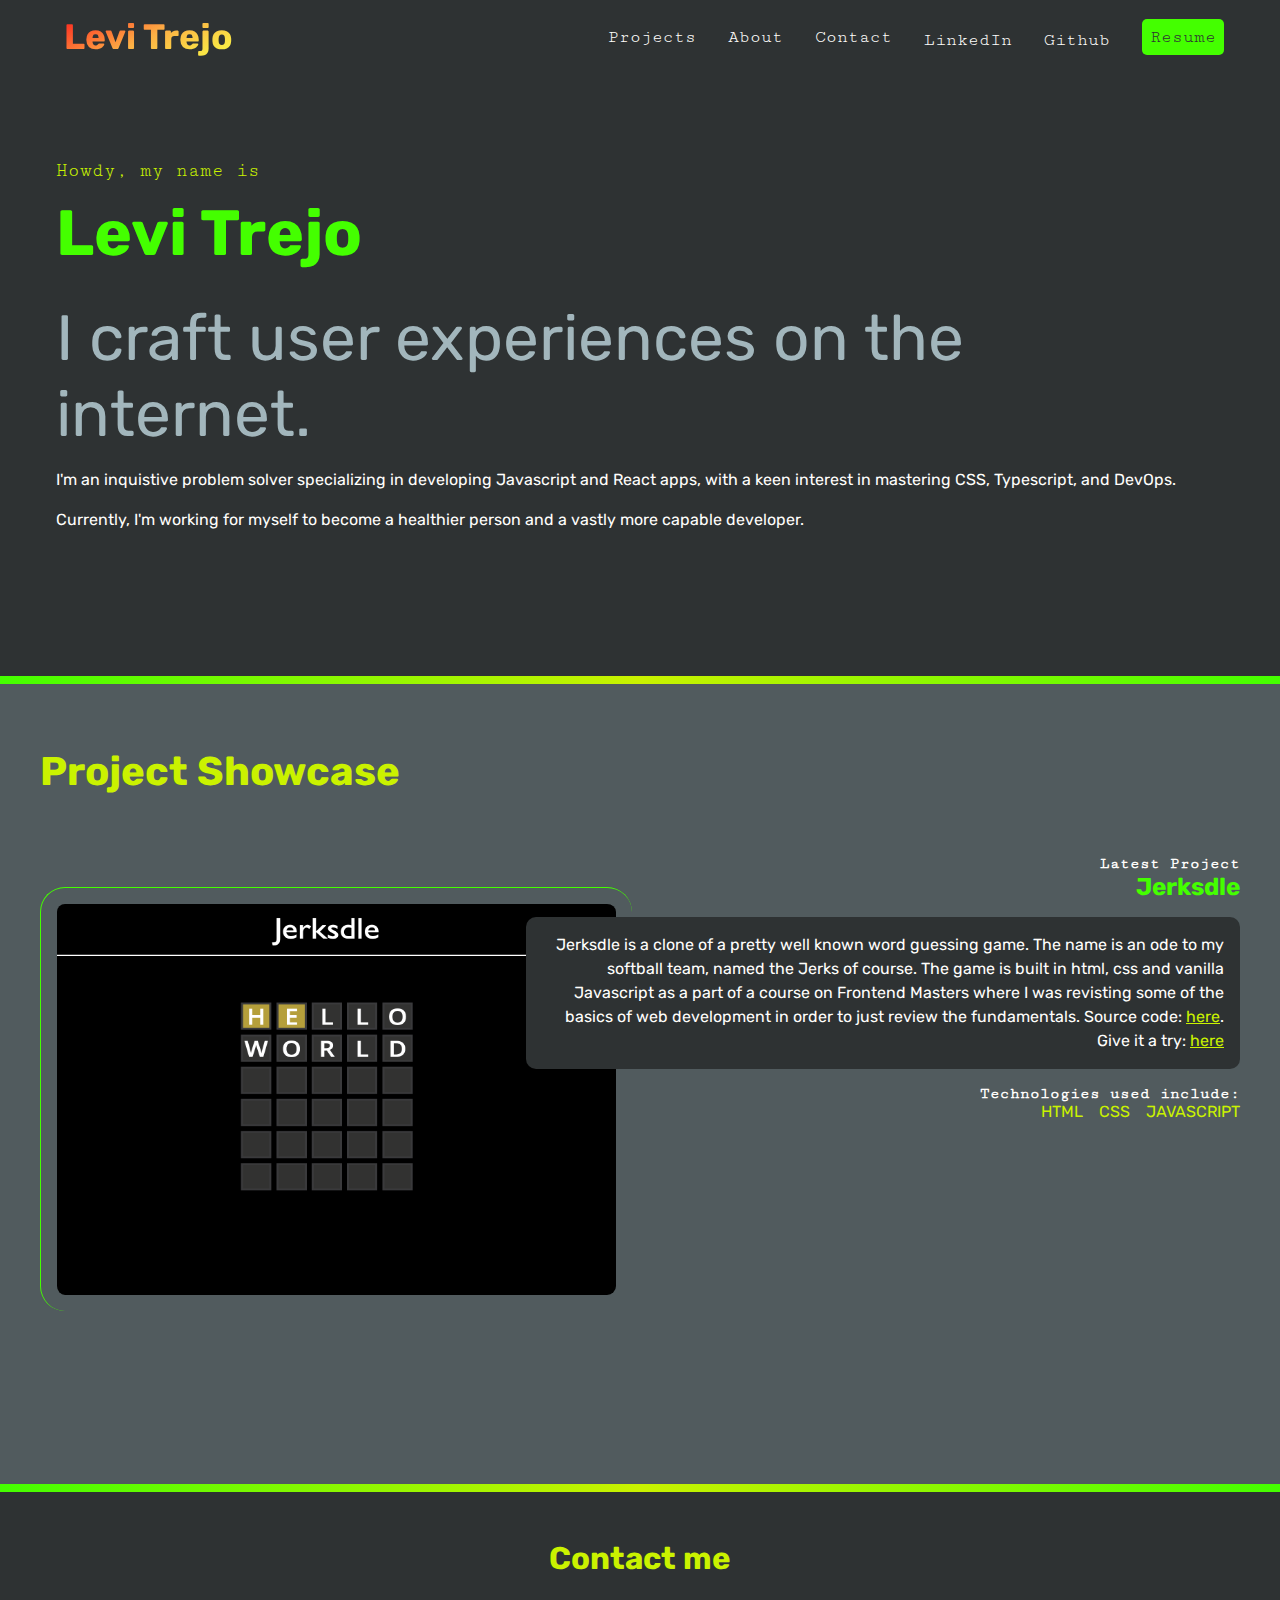
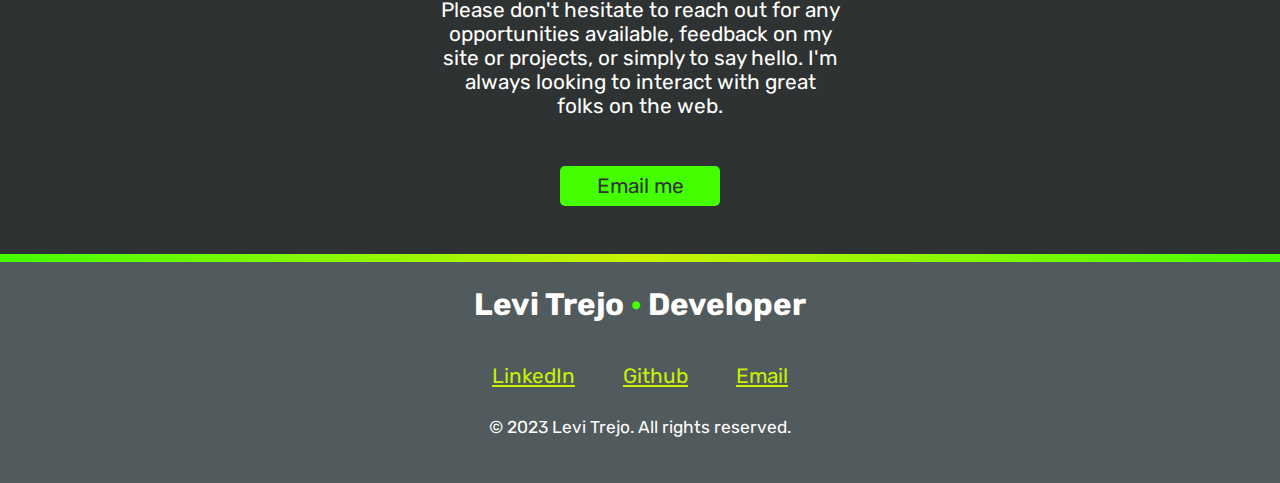
==== docs/index.html @ 45e001c8 "chore(Docs): rename src to docs" ====
<!DOCTYPE html>
<html lang="en">
    <head>
        <meta charset="UTF-8">
        <meta http-equiv="X-UA-Compatible" content="IE=edge">
        <meta name="viewport" content="width=device-width, initial-scale=1.0">
        <link rel="stylesheet" href="https://fonts.googleapis.com/css2?family=Rubik&family=Cutive+Mono">
        <link rel="stylesheet" href="https://cdnjs.cloudflare.com/ajax/libs/font-awesome/6.2.1/css/all.min.css" integrity="sha512-MV7K8+y+gLIBoVD59lQIYicR65iaqukzvf/nwasF0nqhPay5w/9lJmVM2hMDcnK1OnMGCdVK+iQrJ7lzPJQd1w==" crossorigin="anonymous" referrerpolicy="no-referrer" />
        <link rel="stylesheet" href="./css/style.css">
        <title>Trejdon Dev</title>
    </head>
    <body>
        <header>
            <nav>
                <ul>
                    <li><h1><a id="logo" href="index.html"><span id="logo-dragon" class="fa-solid fa-dragon" aria-hidden="true"></span><span id="logo-name">Levi Trejo</span></a></h1></li>
                    <li><a href="#projects">Projects</a></li>
                    <li><a href="./about.html">About</a></li>
                    <li><a href="#contact">Contact</a></li>
                    <li><a href="https://www.linkedin.com/in/levi-trejo-858a5a28/"><span class="fa-brands fa-linkedin" aria-hidden="true"></span><span class="sr-only">LinkedIn</span></a></li>
                    <li><a href="https://github.com/Trejdon/" target="_blank"><span class="fa-brands fa-github" aria-hidden="true"></span><span class="sr-only">Github</span></a></li>
                    <li><a class="button" href="#">Resume</a></li>
                </ul>
            </nav>
        </header>
        <section id="intro">
            <p class="name">Howdy, my name is  <span>Levi Trejo</span></p>
            <h2>I craft user experiences on the internet.</h2>
            <p>I'm an inquistive problem solver specializing in developing Javascript and React apps, with a keen interest in mastering CSS, Typescript, and DevOps.</p>
            <p>Currently, I'm working for myself to become a healthier person and a vastly more capable developer.</p>
        </section>
        <div class="gradient"></div>
        <section id="projects">
            <div>
                <h2>Project Showcase</h2>
                <article>
                    <div class="text-container">
                        <h4>Latest Project</h4>
                        <h3>Jerksdle</h3>
                        <p class="blackbox">Jerksdle is a clone of a pretty well known word guessing game.  The name is an ode to my softball team, named the Jerks of course.  The game is built in html, css and vanilla Javascript as a part of a course on Frontend Masters where I was revisting some of the basics of web development in order to just review the fundamentals.  Source code: <a href="https://github.com/Trejdon/Jerksdle" target="_blank">here</a>.  Give it a try: <a href="https://keen-heliotrope-4fe1a8.netlify.app/" target="_blank">here</a></p>
                        <h4>Technologies used include:</h4>
                        <ul>
                            <li>HTML</li>
                            <li>CSS</li>
                            <li>JAVASCRIPT</li>
                        </ul>
                    </div>
                    <img src="img/jerksdle.png" alt="image of Jerkdle app">
                </article>
                <!-- <article>
                    <h3>Bones Clone</h3>
                    <p>Bones Clone is my attempt to make my own version of Knucklebones, a game I first encountered playing Cult of the Lamb.  TODO: MORE DESCRIPTION HERE ONCE I HAVE ACTUALLY BUILT THIS.  Source code: <a href="https://github.com/Trejdon/Jerksdle" target="_blank">here</a>.  Give it a try: <a href="https://keen-heliotrope-4fe1a8.netlify.app/" target="_blank">here</a></p>
                    <ul>Technologies used include:
                        <li>HTML</li>
                        <li>CSS</li>
                        <li>JAVASCRIPT</li>
                    </ul>
                    <img >
                </article> -->
            </div>

        </section>
        <div class="gradient"></div>
        <section id="contact">
            <div>
                <h2>Contact me</h2>
                <p>Please don't hesitate to reach out for any opportunities available, feedback on my site or projects, or simply to say hello.  I'm always looking to interact with great folks on the web.</p>
                <a class="button" href="mailto:ltrejo32+portfolio@gmail.com">Email me</a>
            </div>
        </section>
        <div class="gradient"></div>
        <footer>
            <div>
                <h2>Levi Trejo <span>&middot;</span> Developer</h2>
                <ul>
                    <li><a href="https://www.linkedin.com/in/levi-trejo-858a5a28/"><span class="fa-brands fa-linkedin" aria-hidden="true"></span><span class="sr-only">LinkedIn</span></a></li>
                    <li><a href="https://github.com/Trejdon/" target="_blank"><span class="fa-brands fa-github" aria-hidden="true"></span><span class="sr-only">Github</span></a></li>
                    <li><a href="mailto:ltrejo32+portfolio@gmail.com" target="_blank"><span class="fa-solid fa-at" aria-hidden="true"></span><span class="sr-only">Email</span></a></li>
                </ul>
                <p><small>&copy; 2023 Levi Trejo.  All rights reserved.</small></p>
            </div>
        </footer>
    </body>
</html>
---- docs/css/style.css ----
/* variables declared here - these are the colors for our pages, as well as the font stacks and sizes. */
:root {
    --blackish: #2E3233;
    --light-grey: #E2E3DF;
    --charcoal: #515B5E;
    --bright-green: #44ff00;
    --lime: #CAF200;
    --white: #FFFEFC;
    --font-size: 1.3rem;
    --font-size-large: 4rem;
    --mono: "Cutive Mono", monospace;
    --sans: "Rubik", sans-serif;
}

/* Full page styles, apply defaults to everything first */
/* border box model: https://css-tricks.com/box-sizing/ */
html {
    box-sizing: border-box;
}
*,
*::before,
*::after {
    box-sizing: inherit;
}

body {
    padding: 0;
    margin: 0;
    font-family: var(--sans);
    background-color: var(--blackish);
    color: var(--white);
    font-size: var(--font-size);
}

h1, h2, h3 {
    margin: 0;
}

a {
    color: var(--lime);
}

a:hover {
    color: var(--bright-green);
    text-decoration: none;
}


/* Neat trick to ensure the image always takes up full container space */
img {
    width: 100%;
    max-height: 75%;
}
/* End full page styles */

/* Intro styles */
#intro {
    padding: 4rem 1rem 8rem 1rem;
    max-width: 1200px;
    margin: 0 auto;
}

#intro p {
    font-size: 1rem;
    /* Using a unit with line-height is a common mistake, no unit is proportional to the font-size */
    line-height: 1.5;
}

#intro h2 {
    font-size: var(--font-size-large);
    font-weight: normal;
    color: var(--charcoal);
    filter: brightness(200%);
}

#intro .name {
    font-family: var(--mono);
    font-size: 90%;
    color: var(--lime)
}

.name span {
    font-family: var(--sans);
    font-size: var(--font-size-large);
    font-weight: bold;
    color: var(--bright-green);
    display: block;
}

/* Contact styles */
#contact {
    padding: 3rem 0;
    background-color: var(--blackish);
    color: var(--white);
}

#contact div {
    width: 400px;
    text-align: center;
    margin: 0 auto;
}

#contact h2 {
    color: var(--lime)
}

#contact p {
    margin-bottom: 3rem;
}

#contact a {
    display: block;
    padding-top: 2rem;
}

#contact .button {
    margin: 0 auto;
    width: 40%;
    padding: .5rem;
    border-radius: 5px;
    text-decoration: none;
}

nav {
    font-family: var(--mono);
    /* Nice trick to proportionally shrink the entire set of sizes */
    font-size: 85%;
    padding: 1rem;
}

nav h1 a {
    font-family: var(--sans);
}

nav ul {
    list-style-type: none;
    padding: 0;
    margin: 0;
    display: flex;
        /* The three most important flex properties */
    flex-flow: row wrap;
    justify-content: center;
    align-items: center;
    /* Assigns a nice space in all elements */
    gap: 2rem;
}

nav li:first-child {
    /* Flex basis makes this take 100% of the width of the container */
    flex-basis: 100%;
    text-align: center;
    /* Debugging trick, throw a border on it! */
    /* border: 1px solid red; */
}

nav a {
    color: var(--white);
    text-decoration: none;
    /* Normally a elements are spans, but for a nav
        making them blocks work for a better UX
    */
    display: block;
}

nav a:hover,
nav [class*="fa-"]:hover {
    color: var(--lime)
}

#logo #logo-name {
    color: transparent;
    background: linear-gradient(155deg, rgba(253,29,29,1) 0%, rgba(252,176,69,1) 50%, rgba(248,252,69,1) 100%);
    -webkit-text-fill-color: transparent;
    -webkit-background-clip: text;
}

nav #logo #logo-dragon {
    color: var(--bright-green)
}

nav #logo-name:hover {
    background: linear-gradient(155deg, rgba(253,29,29,1) 0%, rgba(252,176,69,1) 50%, rgba(248,252,69,1) 100%);
    -webkit-text-fill-color: transparent;
    -webkit-background-clip: text;
}

nav [class*="fa-"] {
    font-size: 150%;
    color: var(--bright-green)
}

nav h1 [class*="fa-"] {
    font-size: 100%;
    padding-right: .5rem;
    color: var(--bright-green)
}

.button {
    background-color: var(--bright-green);
    color: var(--blackish);
    padding: .5rem;
    border-radius: 5px;
}

.button:hover {
    background-color: var(--lime);
    color: var(--blackish);
}

footer {
    background-color: var(--charcoal);
    padding: 1.5rem;
    text-align: center;
}

.dark {
    background-color: var(--blackish);
}

footer div {
    max-width: 400px;
    margin: 0 auto;
    text-align: center;
}

footer ul {
    padding: 0;
    list-style: none;
    display: flex;
    flex-flow: row wrap;
    justify-content: center;
    align-items: center;
    gap: 3rem;
}

footer [class*="fa-"] {
    font-size: 200%;
    color: var(--bright-green)
}

footer [class*="fa-"]:hover {
    color: var(--lime);
}

footer h2 span {
    color: var(--bright-green);
}

.gradient {
    height: .5rem;
    background: linear-gradient(90deg, rgba(68,255,0,1) 0%, rgba(202,242,0,1) 50%, rgba(68,255,0,1) 100%);
}

#projects {
    background-color: var(--charcoal);
    padding: 4rem 1rem;
}

#projects h2 {
    font-size: 2.5rem;
    margin-bottom: calc(2.5rem * 1.5);
    color: var(--lime);
}

#projects h3 {
    color: var(--bright-green)
}

#projects h4 {
    color: var(--white);
    font-size: 1rem;
    font-family: var(--mono);
    margin: 0;
}

#projects ul {
    color: var(--lime);
}


#projects div {
    max-width: 1200px;
    margin: 0 auto;
}

.blackbox {
    background-color: var(--blackish);
    padding: 1rem;
    border-radius: 10px;
    font-size: 1rem;
    line-height: 1.5;
}

#projects ul {
    list-style-type: none;
    padding: 0;
    margin: 0;
    display: flex;
    flex-flow: row wrap;
    justify-content: flex-start;
    gap: 1rem;
    font-size: 1rem;

}

#projects img {
    margin: 2rem 0 4rem 0;
    border-left: 1px solid var(--bright-green);
    border-top: 1px solid var(--bright-green);
    border-radius: 25px;
    padding: 1rem;
}

@media (min-width: 550px) {
    article {
        display: grid;
        grid-template-columns: repeat(10, 1fr);
        gap: 1rem;
    }

    #projects img {
        grid-column: 1/6;
        grid-row: 1/2;
    }

    .text-container {
        grid-column: 5/11;
        grid-row: 1/2;
        order: 2;
        text-align: right;
    }

    #projects ul {
        justify-content: flex-end;
    }
}

@media (min-width: 810px) {
    nav {
        max-width: 1200px;
        margin: 0 auto;
    }
    nav li:first-child {
        flex-basis: auto;
        text-align: left;
        margin-right: auto;
    }
}
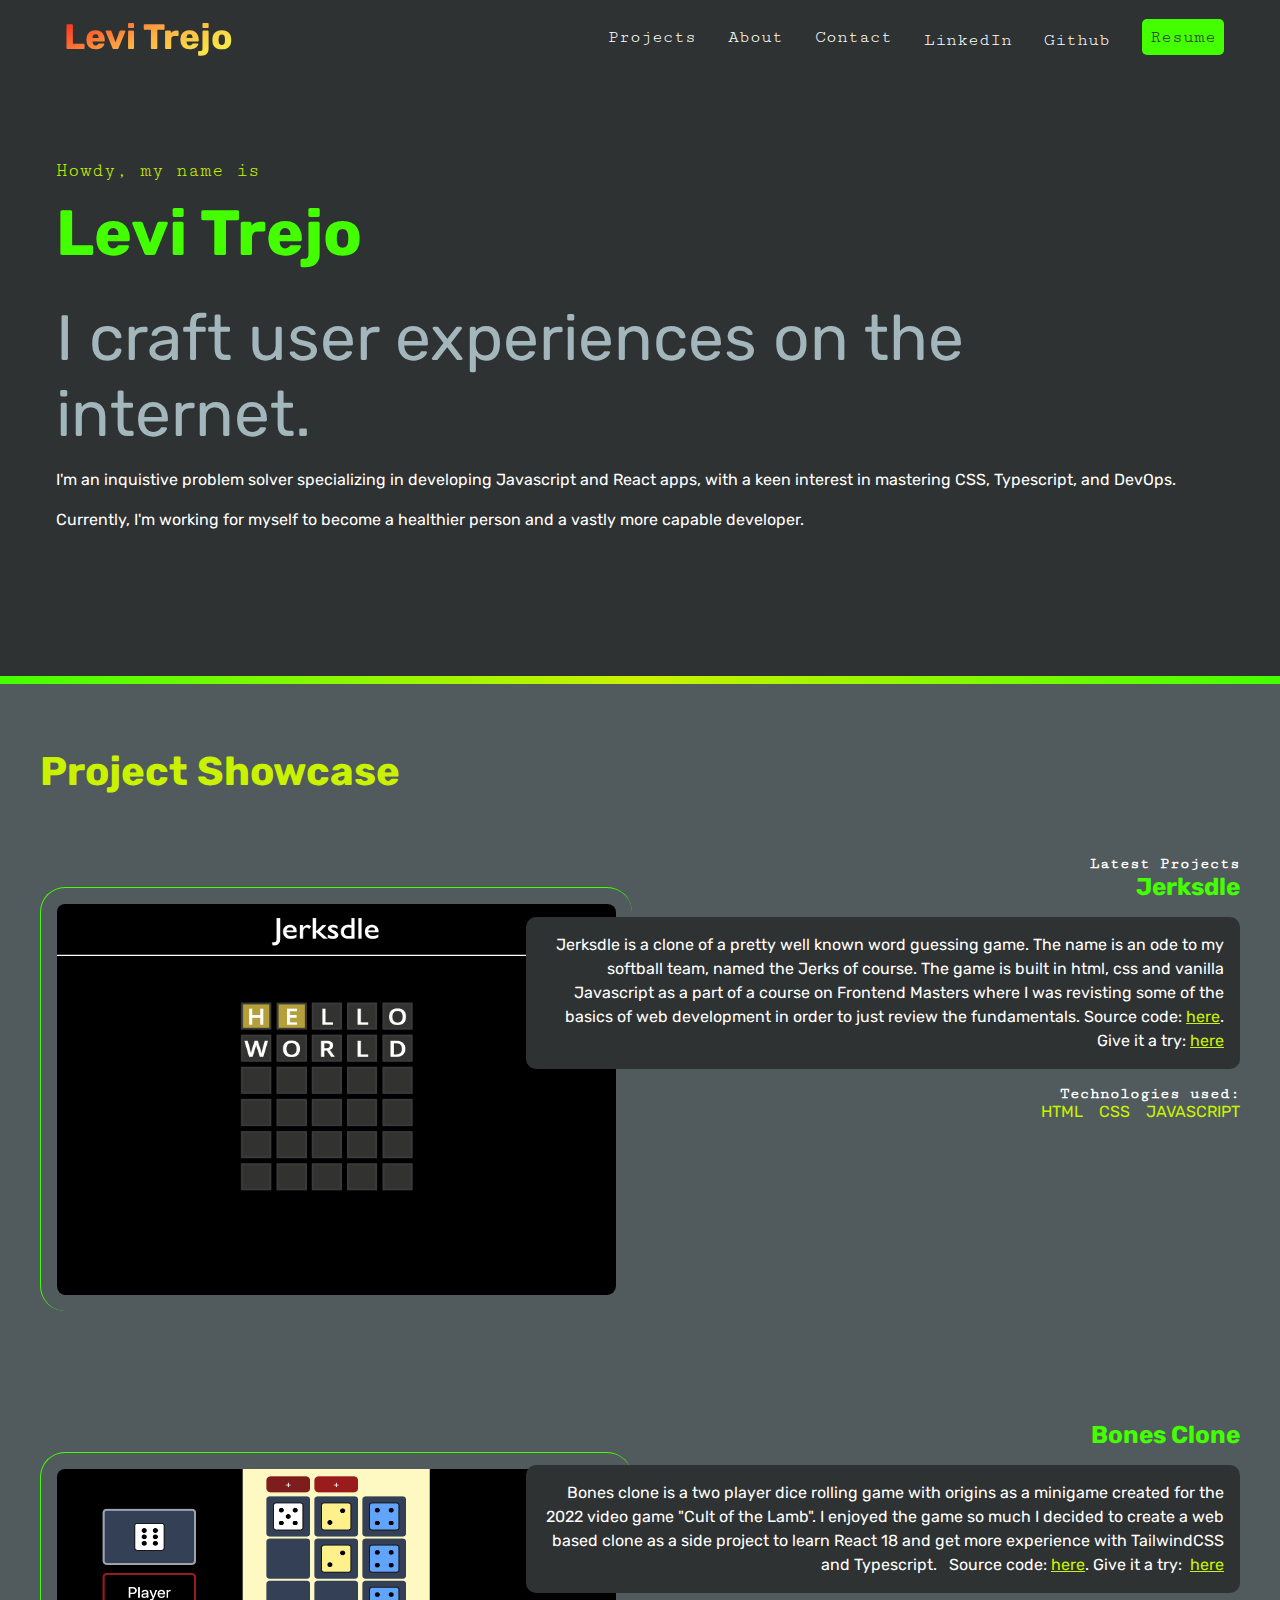
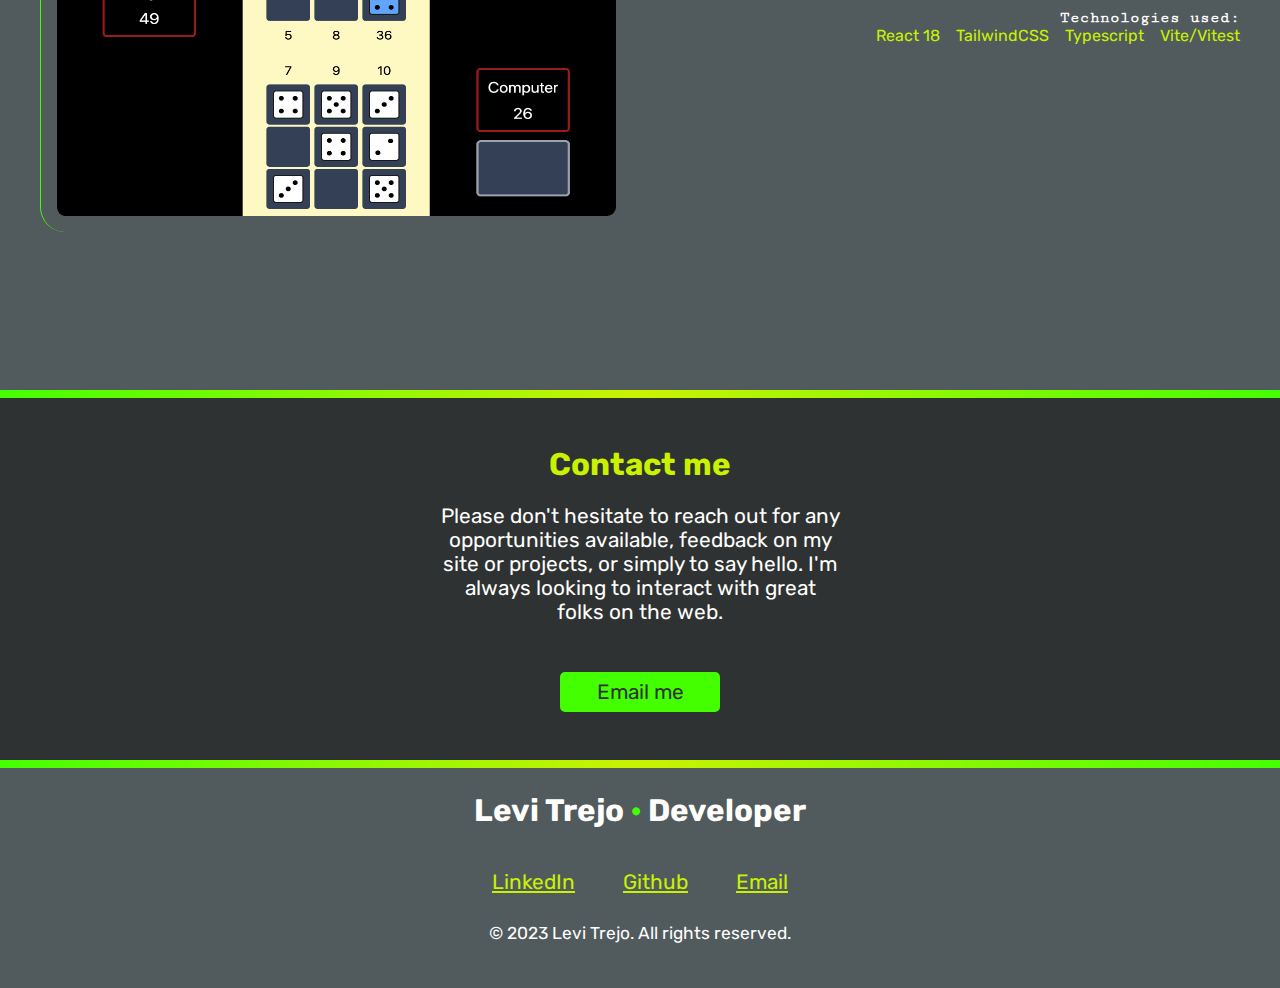
==== commit 6e11afbc: "feat(Bones): add bones clone project, prettierrc" ====
--- a/docs/index.html
+++ b/docs/index.html
@@ -1,84 +1,174 @@
 <!DOCTYPE html>
 <html lang="en">
-    <head>
-        <meta charset="UTF-8">
-        <meta http-equiv="X-UA-Compatible" content="IE=edge">
-        <meta name="viewport" content="width=device-width, initial-scale=1.0">
-        <link rel="stylesheet" href="https://fonts.googleapis.com/css2?family=Rubik&family=Cutive+Mono">
-        <link rel="stylesheet" href="https://cdnjs.cloudflare.com/ajax/libs/font-awesome/6.2.1/css/all.min.css" integrity="sha512-MV7K8+y+gLIBoVD59lQIYicR65iaqukzvf/nwasF0nqhPay5w/9lJmVM2hMDcnK1OnMGCdVK+iQrJ7lzPJQd1w==" crossorigin="anonymous" referrerpolicy="no-referrer" />
-        <link rel="stylesheet" href="./css/style.css">
-        <title>Trejdon Dev</title>
-    </head>
-    <body>
-        <header>
-            <nav>
-                <ul>
-                    <li><h1><a id="logo" href="index.html"><span id="logo-dragon" class="fa-solid fa-dragon" aria-hidden="true"></span><span id="logo-name">Levi Trejo</span></a></h1></li>
-                    <li><a href="#projects">Projects</a></li>
-                    <li><a href="./about.html">About</a></li>
-                    <li><a href="#contact">Contact</a></li>
-                    <li><a href="https://www.linkedin.com/in/levi-trejo-858a5a28/"><span class="fa-brands fa-linkedin" aria-hidden="true"></span><span class="sr-only">LinkedIn</span></a></li>
-                    <li><a href="https://github.com/Trejdon/" target="_blank"><span class="fa-brands fa-github" aria-hidden="true"></span><span class="sr-only">Github</span></a></li>
-                    <li><a class="button" href="#">Resume</a></li>
-                </ul>
-            </nav>
-        </header>
-        <section id="intro">
-            <p class="name">Howdy, my name is  <span>Levi Trejo</span></p>
-            <h2>I craft user experiences on the internet.</h2>
-            <p>I'm an inquistive problem solver specializing in developing Javascript and React apps, with a keen interest in mastering CSS, Typescript, and DevOps.</p>
-            <p>Currently, I'm working for myself to become a healthier person and a vastly more capable developer.</p>
-        </section>
-        <div class="gradient"></div>
-        <section id="projects">
-            <div>
-                <h2>Project Showcase</h2>
-                <article>
-                    <div class="text-container">
-                        <h4>Latest Project</h4>
-                        <h3>Jerksdle</h3>
-                        <p class="blackbox">Jerksdle is a clone of a pretty well known word guessing game.  The name is an ode to my softball team, named the Jerks of course.  The game is built in html, css and vanilla Javascript as a part of a course on Frontend Masters where I was revisting some of the basics of web development in order to just review the fundamentals.  Source code: <a href="https://github.com/Trejdon/Jerksdle" target="_blank">here</a>.  Give it a try: <a href="https://keen-heliotrope-4fe1a8.netlify.app/" target="_blank">here</a></p>
-                        <h4>Technologies used include:</h4>
-                        <ul>
-                            <li>HTML</li>
-                            <li>CSS</li>
-                            <li>JAVASCRIPT</li>
-                        </ul>
-                    </div>
-                    <img src="img/jerksdle.png" alt="image of Jerkdle app">
-                </article>
-                <!-- <article>
-                    <h3>Bones Clone</h3>
-                    <p>Bones Clone is my attempt to make my own version of Knucklebones, a game I first encountered playing Cult of the Lamb.  TODO: MORE DESCRIPTION HERE ONCE I HAVE ACTUALLY BUILT THIS.  Source code: <a href="https://github.com/Trejdon/Jerksdle" target="_blank">here</a>.  Give it a try: <a href="https://keen-heliotrope-4fe1a8.netlify.app/" target="_blank">here</a></p>
-                    <ul>Technologies used include:
-                        <li>HTML</li>
-                        <li>CSS</li>
-                        <li>JAVASCRIPT</li>
-                    </ul>
-                    <img >
-                </article> -->
-            </div>
-
-        </section>
-        <div class="gradient"></div>
-        <section id="contact">
-            <div>
-                <h2>Contact me</h2>
-                <p>Please don't hesitate to reach out for any opportunities available, feedback on my site or projects, or simply to say hello.  I'm always looking to interact with great folks on the web.</p>
-                <a class="button" href="mailto:ltrejo32+portfolio@gmail.com">Email me</a>
-            </div>
-        </section>
-        <div class="gradient"></div>
-        <footer>
-            <div>
-                <h2>Levi Trejo <span>&middot;</span> Developer</h2>
-                <ul>
-                    <li><a href="https://www.linkedin.com/in/levi-trejo-858a5a28/"><span class="fa-brands fa-linkedin" aria-hidden="true"></span><span class="sr-only">LinkedIn</span></a></li>
-                    <li><a href="https://github.com/Trejdon/" target="_blank"><span class="fa-brands fa-github" aria-hidden="true"></span><span class="sr-only">Github</span></a></li>
-                    <li><a href="mailto:ltrejo32+portfolio@gmail.com" target="_blank"><span class="fa-solid fa-at" aria-hidden="true"></span><span class="sr-only">Email</span></a></li>
-                </ul>
-                <p><small>&copy; 2023 Levi Trejo.  All rights reserved.</small></p>
-            </div>
-        </footer>
-    </body>
-</html>+  <head>
+    <meta charset="UTF-8" />
+    <meta http-equiv="X-UA-Compatible" content="IE=edge" />
+    <meta name="viewport" content="width=device-width, initial-scale=1.0" />
+    <link
+      rel="stylesheet"
+      href="https://fonts.googleapis.com/css2?family=Rubik&family=Cutive+Mono"
+    />
+    <link
+      rel="stylesheet"
+      href="https://cdnjs.cloudflare.com/ajax/libs/font-awesome/6.2.1/css/all.min.css"
+      integrity="sha512-MV7K8+y+gLIBoVD59lQIYicR65iaqukzvf/nwasF0nqhPay5w/9lJmVM2hMDcnK1OnMGCdVK+iQrJ7lzPJQd1w=="
+      crossorigin="anonymous"
+      referrerpolicy="no-referrer"
+    />
+    <link rel="stylesheet" href="./css/style.css" />
+    <title>Trejdon Dev</title>
+  </head>
+  <body>
+    <header>
+      <nav>
+        <ul>
+          <li>
+            <h1>
+              <a id="logo" href="index.html"
+                ><span
+                  id="logo-dragon"
+                  class="fa-solid fa-dragon"
+                  aria-hidden="true"
+                ></span
+                ><span id="logo-name">Levi Trejo</span></a
+              >
+            </h1>
+          </li>
+          <li><a href="#projects">Projects</a></li>
+          <li><a href="./about.html">About</a></li>
+          <li><a href="#contact">Contact</a></li>
+          <li>
+            <a href="https://www.linkedin.com/in/levi-trejo-858a5a28/"
+              ><span class="fa-brands fa-linkedin" aria-hidden="true"></span
+              ><span class="sr-only">LinkedIn</span></a
+            >
+          </li>
+          <li>
+            <a href="https://github.com/Trejdon/" target="_blank"
+              ><span class="fa-brands fa-github" aria-hidden="true"></span
+              ><span class="sr-only">Github</span></a
+            >
+          </li>
+          <li><a class="button" href="#">Resume</a></li>
+        </ul>
+      </nav>
+    </header>
+    <section id="intro">
+      <p class="name">Howdy, my name is <span>Levi Trejo</span></p>
+      <h2>I craft user experiences on the internet.</h2>
+      <p>
+        I'm an inquistive problem solver specializing in developing Javascript
+        and React apps, with a keen interest in mastering CSS, Typescript, and
+        DevOps.
+      </p>
+      <p>
+        Currently, I'm working for myself to become a healthier person and a
+        vastly more capable developer.
+      </p>
+    </section>
+    <div class="gradient"></div>
+    <section id="projects">
+      <div>
+        <h2>Project Showcase</h2>
+        <article>
+          <div class="text-container">
+            <h4>Latest Projects</h4>
+            <h3>Jerksdle</h3>
+            <p class="blackbox">
+              Jerksdle is a clone of a pretty well known word guessing game. The
+              name is an ode to my softball team, named the Jerks of course. The
+              game is built in html, css and vanilla Javascript as a part of a
+              course on Frontend Masters where I was revisting some of the
+              basics of web development in order to just review the
+              fundamentals. Source code:
+              <a href="https://github.com/Trejdon/Jerksdle" target="_blank"
+                >here</a
+              >. Give it a try:
+              <a
+                href="https://keen-heliotrope-4fe1a8.netlify.app/"
+                target="_blank"
+                >here</a
+              >
+            </p>
+            <h4>Technologies used:</h4>
+            <ul>
+              <li>HTML</li>
+              <li>CSS</li>
+              <li>JAVASCRIPT</li>
+            </ul>
+          </div>
+          <img src="img/jerksdle.png" alt="image of Jerkdle app" />
+        </article>
+        <article>
+          <div class="text-container">
+            <h3>Bones Clone</h3>
+            <p class="blackbox">
+              Bones clone is a two player dice rolling game with origins as a
+              minigame created for the 2022 video game "Cult of the Lamb". I
+              enjoyed the game so much I decided to create a web based clone as
+              a side project to learn React 18 and get more experience with
+              TailwindCSS and Typescript. &nbsp; Source code:
+              <a href="https://github.com/Trejdon/bones-clone" target="_blank"
+                >here</a
+              >. Give it a try:&nbsp;
+              <a
+                href="https://amazing-froyo-d2df94.netlify.app/"
+                target="_blank"
+                >here</a
+              >
+            </p>
+            <h4>Technologies used:</h4>
+            <ul>
+              <li>React 18</li>
+              <li>TailwindCSS</li>
+              <li>Typescript</li>
+              <li>Vite/Vitest</li>
+            </ul>
+          </div>
+          <img src="img/bones_clone.png" alt="image of Bones Clone app" />
+        </article>
+      </div>
+    </section>
+    <div class="gradient"></div>
+    <section id="contact">
+      <div>
+        <h2>Contact me</h2>
+        <p>
+          Please don't hesitate to reach out for any opportunities available,
+          feedback on my site or projects, or simply to say hello. I'm always
+          looking to interact with great folks on the web.
+        </p>
+        <a class="button" href="mailto:ltrejo32+portfolio@gmail.com"
+          >Email me</a
+        >
+      </div>
+    </section>
+    <div class="gradient"></div>
+    <footer>
+      <div>
+        <h2>Levi Trejo <span>&middot;</span> Developer</h2>
+        <ul>
+          <li>
+            <a href="https://www.linkedin.com/in/levi-trejo-858a5a28/"
+              ><span class="fa-brands fa-linkedin" aria-hidden="true"></span
+              ><span class="sr-only">LinkedIn</span></a
+            >
+          </li>
+          <li>
+            <a href="https://github.com/Trejdon/" target="_blank"
+              ><span class="fa-brands fa-github" aria-hidden="true"></span
+              ><span class="sr-only">Github</span></a
+            >
+          </li>
+          <li>
+            <a href="mailto:ltrejo32+portfolio@gmail.com" target="_blank"
+              ><span class="fa-solid fa-at" aria-hidden="true"></span
+              ><span class="sr-only">Email</span></a
+            >
+          </li>
+        </ul>
+        <p><small>&copy; 2023 Levi Trejo. All rights reserved.</small></p>
+      </div>
+    </footer>
+  </body>
+</html>
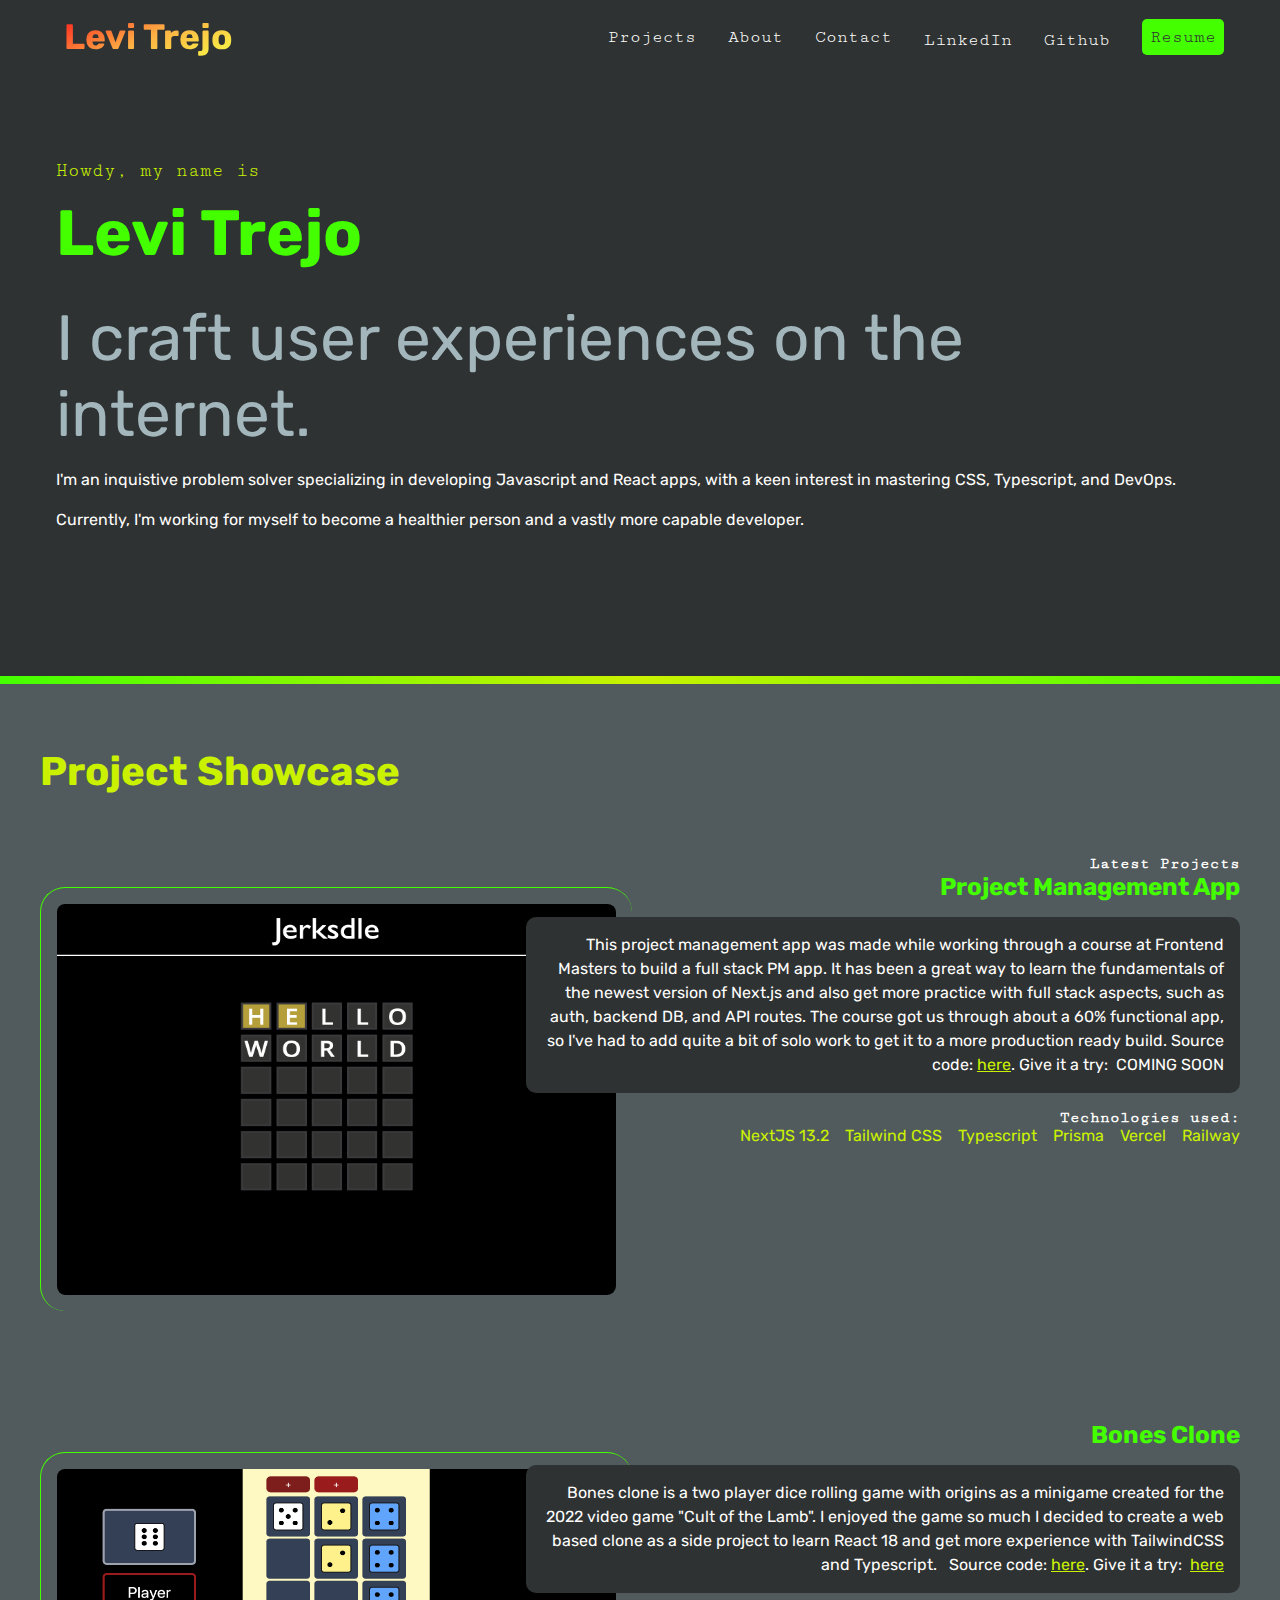
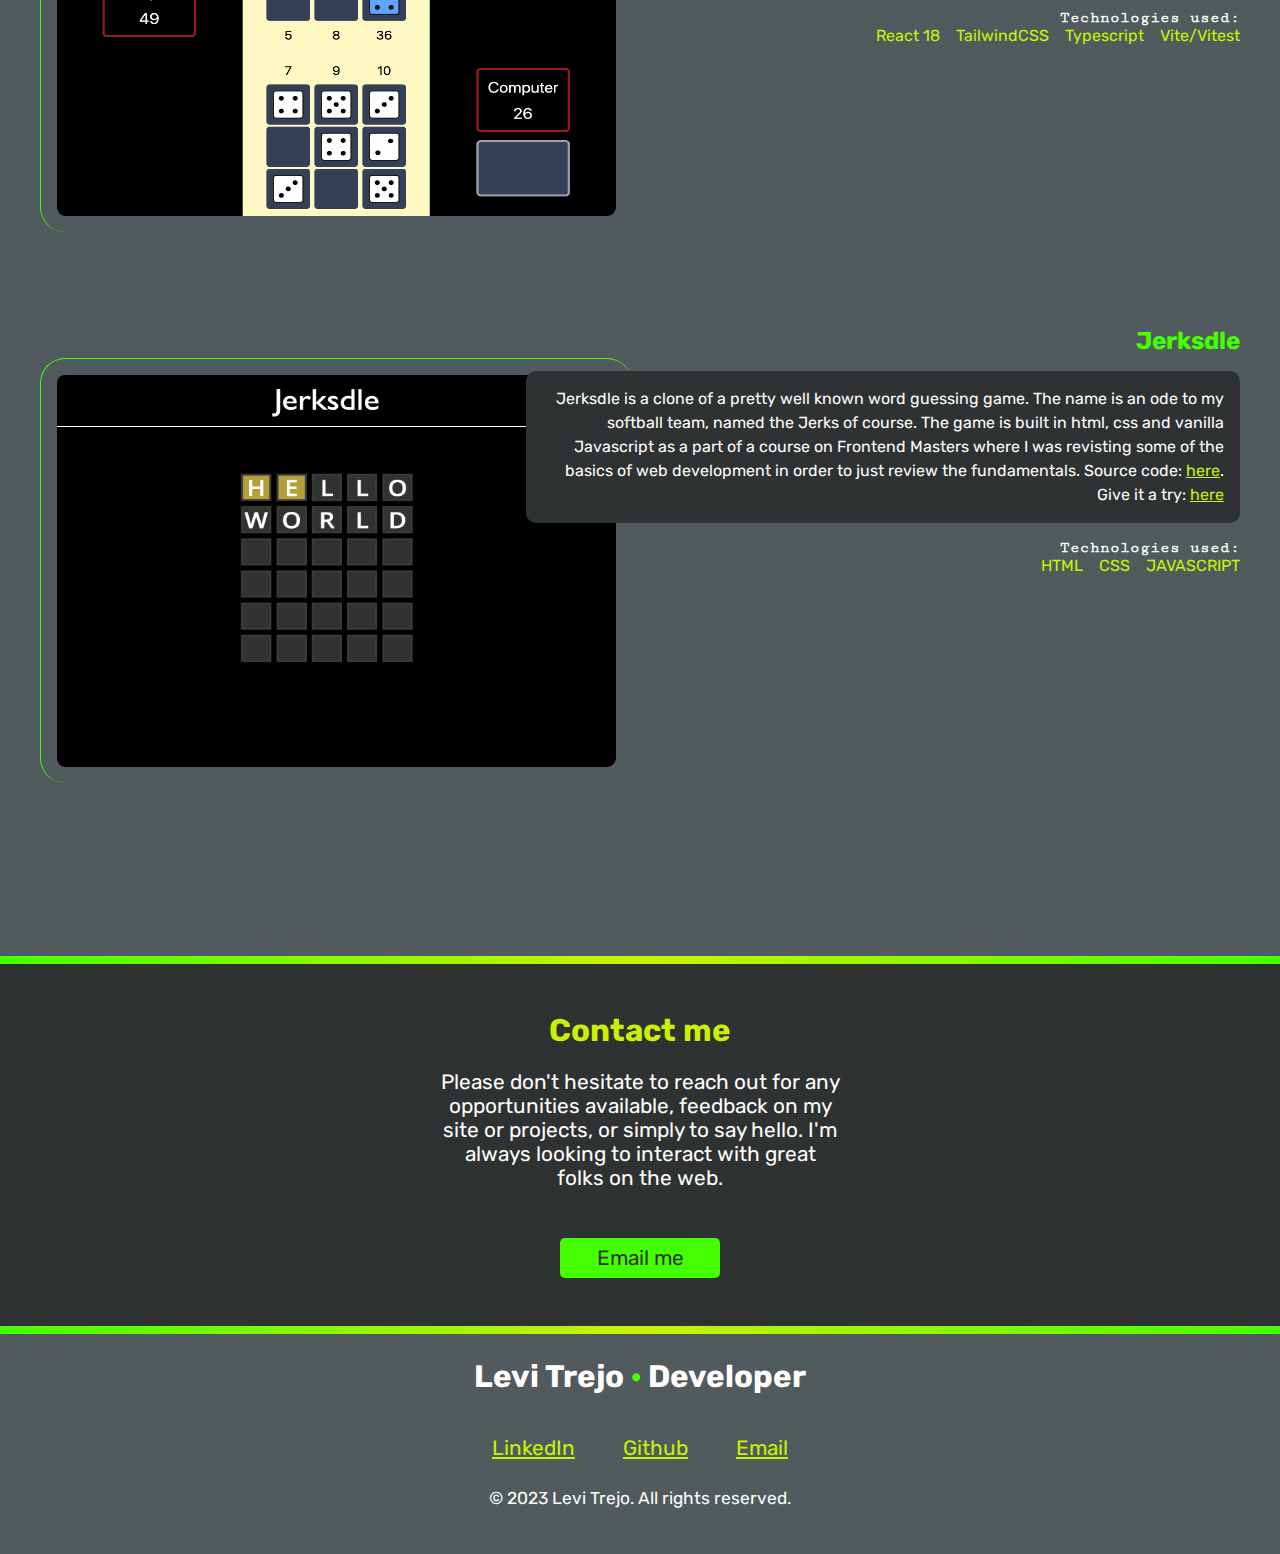
==== commit ed89981d: "feat(PMapp): added PM app details to index" ====
--- a/docs/index.html
+++ b/docs/index.html
@@ -73,28 +73,33 @@
         <article>
           <div class="text-container">
             <h4>Latest Projects</h4>
-            <h3>Jerksdle</h3>
+            <h3>Project Management App</h3>
             <p class="blackbox">
-              Jerksdle is a clone of a pretty well known word guessing game. The
-              name is an ode to my softball team, named the Jerks of course. The
-              game is built in html, css and vanilla Javascript as a part of a
-              course on Frontend Masters where I was revisting some of the
-              basics of web development in order to just review the
-              fundamentals. Source code:
-              <a href="https://github.com/Trejdon/Jerksdle" target="_blank"
-                >here</a
-              >. Give it a try:
-              <a
-                href="https://keen-heliotrope-4fe1a8.netlify.app/"
+              This project management app was made while working through a
+              course at Frontend Masters to build a full stack PM app. It has
+              been a great way to learn the fundamentals of the newest version
+              of Next.js and also get more practice with full stack aspects,
+              such as auth, backend DB, and API routes. The course got us
+              through about a 60% functional app, so I've had to add quite a bit
+              of solo work to get it to a more production ready build. Source
+              code:
+              <a href="https://github.com/Trejdon/nextjs-pm-app" target="_blank"
+                >here</a
+              >. Give it a try:&nbsp; COMING SOON
+              <!-- <a
+                href="https://amazing-froyo-d2df94.netlify.app/"
                 target="_blank"
                 >here</a
-              >
+              > -->
             </p>
             <h4>Technologies used:</h4>
             <ul>
-              <li>HTML</li>
-              <li>CSS</li>
-              <li>JAVASCRIPT</li>
+              <li>NextJS 13.2</li>
+              <li>Tailwind CSS</li>
+              <li>Typescript</li>
+              <li>Prisma</li>
+              <li>Vercel</li>
+              <li>Railway</li>
             </ul>
           </div>
           <img src="img/jerksdle.png" alt="image of Jerkdle app" />
@@ -126,6 +131,34 @@
             </ul>
           </div>
           <img src="img/bones_clone.png" alt="image of Bones Clone app" />
+        </article>
+        <article>
+          <div class="text-container">
+            <h3>Jerksdle</h3>
+            <p class="blackbox">
+              Jerksdle is a clone of a pretty well known word guessing game. The
+              name is an ode to my softball team, named the Jerks of course. The
+              game is built in html, css and vanilla Javascript as a part of a
+              course on Frontend Masters where I was revisting some of the
+              basics of web development in order to just review the
+              fundamentals. Source code:
+              <a href="https://github.com/Trejdon/Jerksdle" target="_blank"
+                >here</a
+              >. Give it a try:
+              <a
+                href="https://keen-heliotrope-4fe1a8.netlify.app/"
+                target="_blank"
+                >here</a
+              >
+            </p>
+            <h4>Technologies used:</h4>
+            <ul>
+              <li>HTML</li>
+              <li>CSS</li>
+              <li>JAVASCRIPT</li>
+            </ul>
+          </div>
+          <img src="img/jerksdle.png" alt="image of Jerkdle app" />
         </article>
       </div>
     </section>
